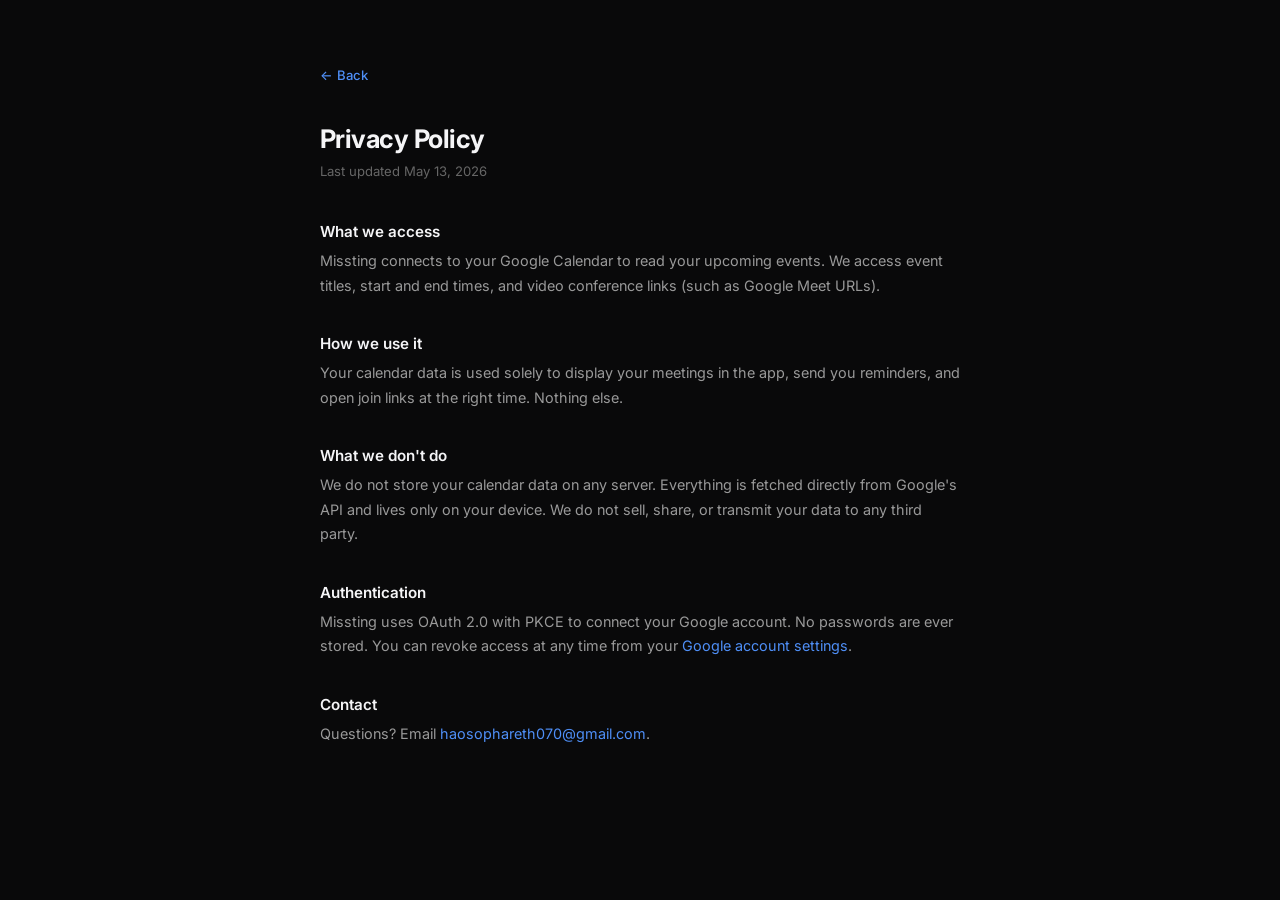
==== privacy.html @ 33e36215 "Add sunflower favicon to both pages" ====
<!DOCTYPE html>
<html lang="en">
  <head>
    <meta charset="UTF-8" />
    <meta name="viewport" content="width=device-width, initial-scale=1.0" />
    <title>Privacy Policy — Missting</title>
    <link rel="preconnect" href="https://fonts.googleapis.com" />
    <link rel="preconnect" href="https://fonts.gstatic.com" crossorigin />
    <link href="https://fonts.googleapis.com/css2?family=Inter:wght@400;500;600;700&display=swap" rel="stylesheet" />
    <link rel="icon" type="image/png" href="Resources/sunflower.png" />
    <style>
      *, *::before, *::after { box-sizing: border-box; }
      body {
        margin: 0;
        min-height: 100vh;
        font-family: "Inter", sans-serif;
        color: #f5f5f7;
        background: #09090a;
        display: flex;
        justify-content: center;
        padding: 64px 24px;
      }
      .wrap {
        width: 100%;
        max-width: 640px;
      }
      .back {
        display: inline-block;
        font-size: 0.82rem;
        font-weight: 500;
        color: #4f8ff7;
        text-decoration: none;
        margin-bottom: 40px;
        transition: opacity 160ms ease;
      }
      .back:hover { opacity: 0.75; }
      h1 {
        margin: 0 0 6px;
        font-size: 1.6rem;
        font-weight: 700;
        letter-spacing: -0.02em;
      }
      .updated {
        font-size: 0.82rem;
        color: #666;
        margin: 0 0 40px;
      }
      h2 {
        font-size: 0.95rem;
        font-weight: 600;
        color: #f5f5f7;
        margin: 36px 0 8px;
      }
      p {
        font-size: 0.9rem;
        line-height: 1.7;
        color: #999;
        margin: 0 0 12px;
      }
      a { color: #4f8ff7; text-decoration: none; }
      a:hover { text-decoration: underline; }
    </style>
  </head>
  <body>
    <div class="wrap">
      <a href="/" class="back">← Back</a>

      <h1>Privacy Policy</h1>
      <p class="updated">Last updated May 13, 2026</p>

      <h2>What we access</h2>
      <p>Missting connects to your Google Calendar to read your upcoming events. We access event titles, start and end times, and video conference links (such as Google Meet URLs).</p>

      <h2>How we use it</h2>
      <p>Your calendar data is used solely to display your meetings in the app, send you reminders, and open join links at the right time. Nothing else.</p>

      <h2>What we don't do</h2>
      <p>We do not store your calendar data on any server. Everything is fetched directly from Google's API and lives only on your device. We do not sell, share, or transmit your data to any third party.</p>

      <h2>Authentication</h2>
      <p>Missting uses OAuth 2.0 with PKCE to connect your Google account. No passwords are ever stored. You can revoke access at any time from your <a href="https://myaccount.google.com/permissions" target="_blank" rel="noopener">Google account settings</a>.</p>

      <h2>Contact</h2>
      <p>Questions? Email <a href="mailto:haosophareth070@gmail.com">haosophareth070@gmail.com</a>.</p>
    </div>
  </body>
</html>
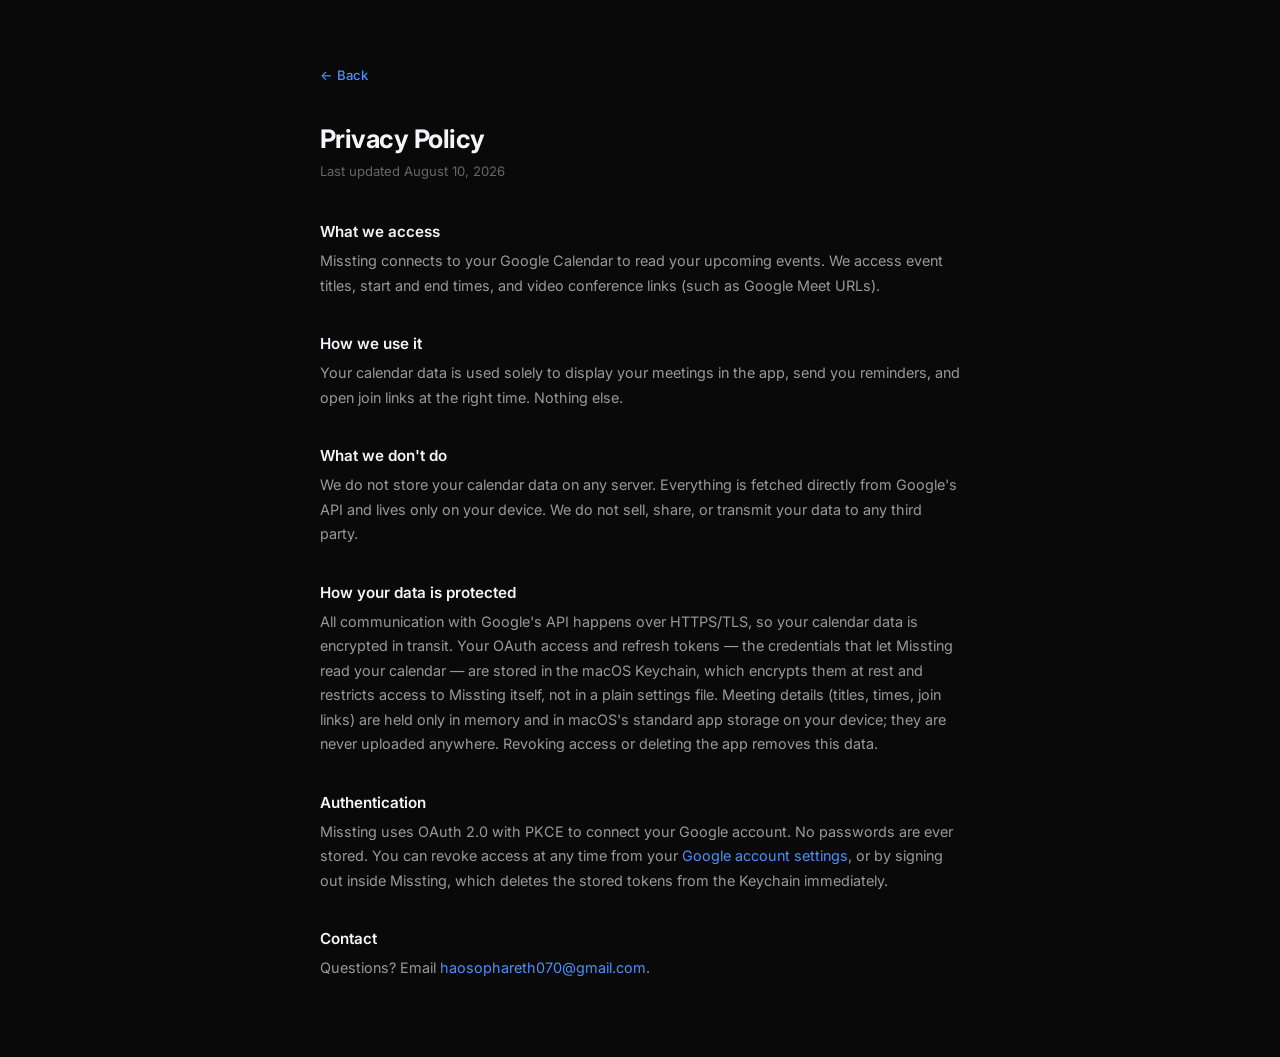
==== commit d9a7fa40: "Store OAuth tokens in Keychain instead of UserDefaults; update privacy policy UserDefaults is a plai" ====
--- a/privacy.html
+++ b/privacy.html
@@ -66,7 +66,7 @@
       <a href="/" class="back">← Back</a>
 
       <h1>Privacy Policy</h1>
-      <p class="updated">Last updated May 13, 2026</p>
+      <p class="updated">Last updated August 10, 2026</p>
 
       <h2>What we access</h2>
       <p>Missting connects to your Google Calendar to read your upcoming events. We access event titles, start and end times, and video conference links (such as Google Meet URLs).</p>
@@ -77,8 +77,11 @@
       <h2>What we don't do</h2>
       <p>We do not store your calendar data on any server. Everything is fetched directly from Google's API and lives only on your device. We do not sell, share, or transmit your data to any third party.</p>
 
+      <h2>How your data is protected</h2>
+      <p>All communication with Google's API happens over HTTPS/TLS, so your calendar data is encrypted in transit. Your OAuth access and refresh tokens — the credentials that let Missting read your calendar — are stored in the macOS Keychain, which encrypts them at rest and restricts access to Missting itself, not in a plain settings file. Meeting details (titles, times, join links) are held only in memory and in macOS's standard app storage on your device; they are never uploaded anywhere. Revoking access or deleting the app removes this data.</p>
+
       <h2>Authentication</h2>
-      <p>Missting uses OAuth 2.0 with PKCE to connect your Google account. No passwords are ever stored. You can revoke access at any time from your <a href="https://myaccount.google.com/permissions" target="_blank" rel="noopener">Google account settings</a>.</p>
+      <p>Missting uses OAuth 2.0 with PKCE to connect your Google account. No passwords are ever stored. You can revoke access at any time from your <a href="https://myaccount.google.com/permissions" target="_blank" rel="noopener">Google account settings</a>, or by signing out inside Missting, which deletes the stored tokens from the Keychain immediately.</p>
 
       <h2>Contact</h2>
       <p>Questions? Email <a href="mailto:haosophareth070@gmail.com">haosophareth070@gmail.com</a>.</p>
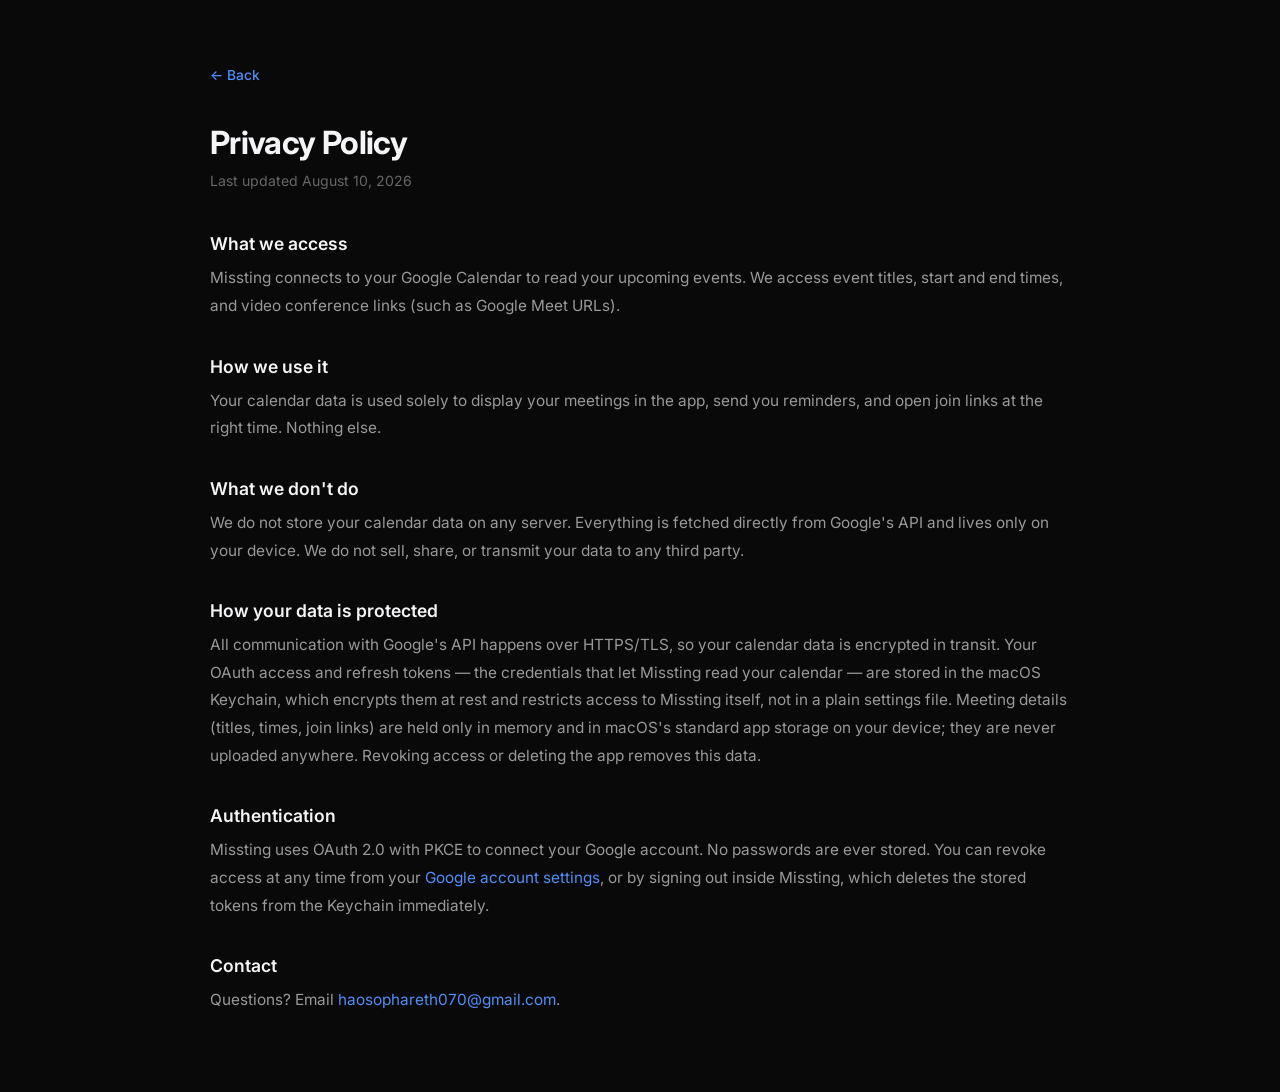
==== commit 533b18a1: "Widen standalone privacy page to match the popup's proportions privacy.html hadn't been touched whil" ====
--- a/privacy.html
+++ b/privacy.html
@@ -22,11 +22,11 @@
       }
       .wrap {
         width: 100%;
-        max-width: 640px;
+        max-width: 860px;
       }
       .back {
         display: inline-block;
-        font-size: 0.82rem;
+        font-size: 0.86rem;
         font-weight: 500;
         color: #4f8ff7;
         text-decoration: none;
@@ -36,26 +36,26 @@
       .back:hover { opacity: 0.75; }
       h1 {
         margin: 0 0 6px;
-        font-size: 1.6rem;
+        font-size: 2rem;
         font-weight: 700;
         letter-spacing: -0.02em;
       }
       .updated {
-        font-size: 0.82rem;
+        font-size: 0.88rem;
         color: #666;
         margin: 0 0 40px;
       }
       h2 {
-        font-size: 0.95rem;
+        font-size: 1.1rem;
         font-weight: 600;
         color: #f5f5f7;
-        margin: 36px 0 8px;
+        margin: 36px 0 10px;
       }
       p {
-        font-size: 0.9rem;
-        line-height: 1.7;
+        font-size: 0.96rem;
+        line-height: 1.8;
         color: #999;
-        margin: 0 0 12px;
+        margin: 0 0 14px;
       }
       a { color: #4f8ff7; text-decoration: none; }
       a:hover { text-decoration: underline; }
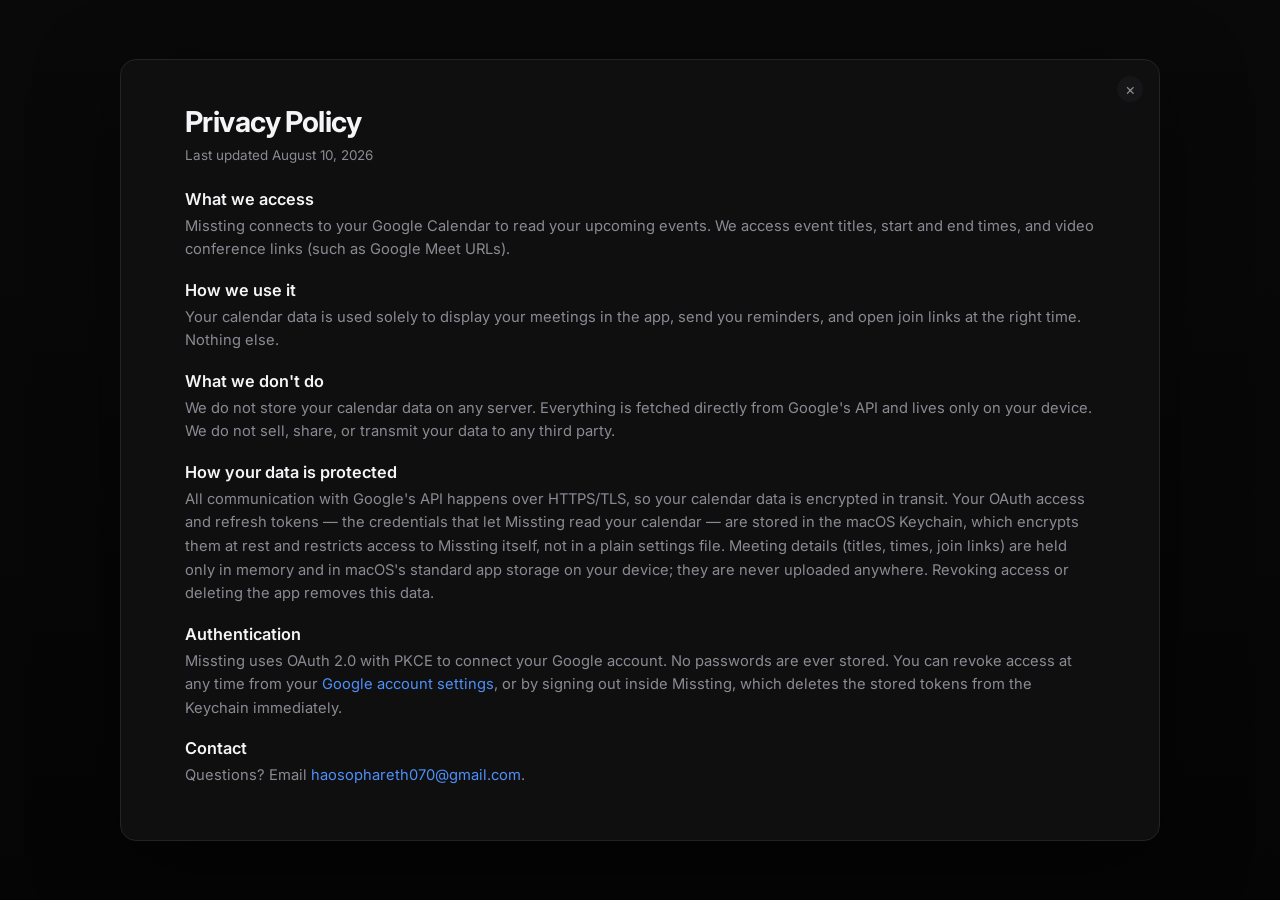
==== commit 05ce1fa9: "Make /privacy a real standalone page styled as a popup, remove the in-page modal The in-homepage JS " ====
--- a/privacy.html
+++ b/privacy.html
@@ -15,47 +15,64 @@
         min-height: 100vh;
         font-family: "Inter", sans-serif;
         color: #f5f5f7;
-        background: #09090a;
+        background: linear-gradient(180deg, #09090a 0%, #050505 100%);
         display: flex;
+        align-items: center;
         justify-content: center;
-        padding: 64px 24px;
+        padding: 24px;
       }
       .wrap {
+        position: relative;
         width: 100%;
-        max-width: 860px;
+        max-width: 1040px;
+        max-height: 94vh;
+        overflow-y: auto;
+        background: #0f0f10;
+        border: 1px solid #232326;
+        border-radius: 16px;
+        box-shadow: 0 24px 80px rgba(0,0,0,0.5);
+        padding: 44px 64px 44px;
       }
       .back {
-        display: inline-block;
-        font-size: 0.86rem;
-        font-weight: 500;
-        color: #4f8ff7;
+        position: absolute;
+        top: 16px;
+        right: 16px;
+        width: 26px;
+        height: 26px;
+        display: flex;
+        align-items: center;
+        justify-content: center;
+        border-radius: 50%;
+        background: #161618;
+        color: #8a8a92;
         text-decoration: none;
-        margin-bottom: 40px;
-        transition: opacity 160ms ease;
+        font-size: 1rem;
+        line-height: 1;
+        transition: color 160ms ease, background 160ms ease;
       }
-      .back:hover { opacity: 0.75; }
+      .back:hover { color: #f5f5f7; background: #232326; }
       h1 {
         margin: 0 0 6px;
-        font-size: 2rem;
+        font-size: 1.8rem;
         font-weight: 700;
         letter-spacing: -0.02em;
       }
       .updated {
-        font-size: 0.88rem;
-        color: #666;
-        margin: 0 0 40px;
+        font-size: 0.84rem;
+        color: #8a8a92;
+        margin: 0 0 22px;
       }
       h2 {
-        font-size: 1.1rem;
+        font-size: 1.02rem;
         font-weight: 600;
         color: #f5f5f7;
-        margin: 36px 0 10px;
+        margin: 18px 0 6px;
       }
       p {
-        font-size: 0.96rem;
-        line-height: 1.8;
-        color: #999;
-        margin: 0 0 14px;
+        font-size: 0.92rem;
+        line-height: 1.6;
+        color: #8a8a92;
+        margin: 0 0 8px;
       }
       a { color: #4f8ff7; text-decoration: none; }
       a:hover { text-decoration: underline; }
@@ -63,7 +80,7 @@
   </head>
   <body>
     <div class="wrap">
-      <a href="/" class="back">← Back</a>
+      <a href="/" class="back" aria-label="Close">×</a>
 
       <h1>Privacy Policy</h1>
       <p class="updated">Last updated August 10, 2026</p>
@@ -86,5 +103,16 @@
       <h2>Contact</h2>
       <p>Questions? Email <a href="mailto:haosophareth070@gmail.com">haosophareth070@gmail.com</a>.</p>
     </div>
+    <script>
+      // Clicking the dark backdrop (not the card) is a stand-in for "click
+      // outside the popup" — reads .back's href live so it always matches
+      // wherever that link actually points (this file gets copied and its
+      // "/" home link rewritten to "/missting" when synced to phareth.com).
+      document.body.addEventListener("click", function (e) {
+        if (e.target === document.body) {
+          location.href = document.querySelector(".back").href;
+        }
+      });
+    </script>
   </body>
 </html>
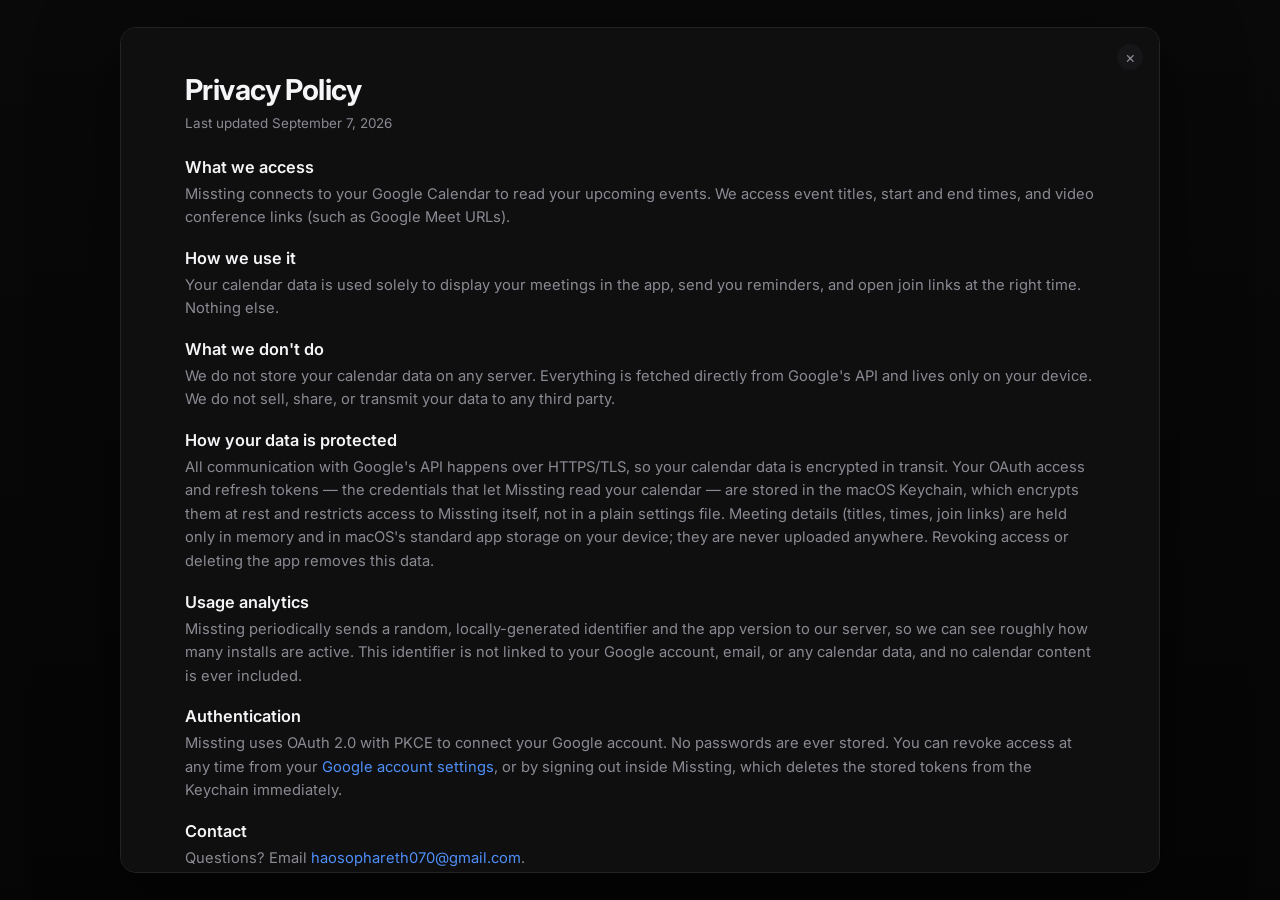
==== commit c2b676bb: "Add anonymous usage ping so installs can actually be counted Sends a random device id (generated onc" ====
--- a/privacy.html
+++ b/privacy.html
@@ -83,7 +83,7 @@
       <a href="/" class="back" aria-label="Close">×</a>
 
       <h1>Privacy Policy</h1>
-      <p class="updated">Last updated August 10, 2026</p>
+      <p class="updated">Last updated September 7, 2026</p>
 
       <h2>What we access</h2>
       <p>Missting connects to your Google Calendar to read your upcoming events. We access event titles, start and end times, and video conference links (such as Google Meet URLs).</p>
@@ -96,6 +96,9 @@
 
       <h2>How your data is protected</h2>
       <p>All communication with Google's API happens over HTTPS/TLS, so your calendar data is encrypted in transit. Your OAuth access and refresh tokens — the credentials that let Missting read your calendar — are stored in the macOS Keychain, which encrypts them at rest and restricts access to Missting itself, not in a plain settings file. Meeting details (titles, times, join links) are held only in memory and in macOS's standard app storage on your device; they are never uploaded anywhere. Revoking access or deleting the app removes this data.</p>
+
+      <h2>Usage analytics</h2>
+      <p>Missting periodically sends a random, locally-generated identifier and the app version to our server, so we can see roughly how many installs are active. This identifier is not linked to your Google account, email, or any calendar data, and no calendar content is ever included.</p>
 
       <h2>Authentication</h2>
       <p>Missting uses OAuth 2.0 with PKCE to connect your Google account. No passwords are ever stored. You can revoke access at any time from your <a href="https://myaccount.google.com/permissions" target="_blank" rel="noopener">Google account settings</a>, or by signing out inside Missting, which deletes the stored tokens from the Keychain immediately.</p>
